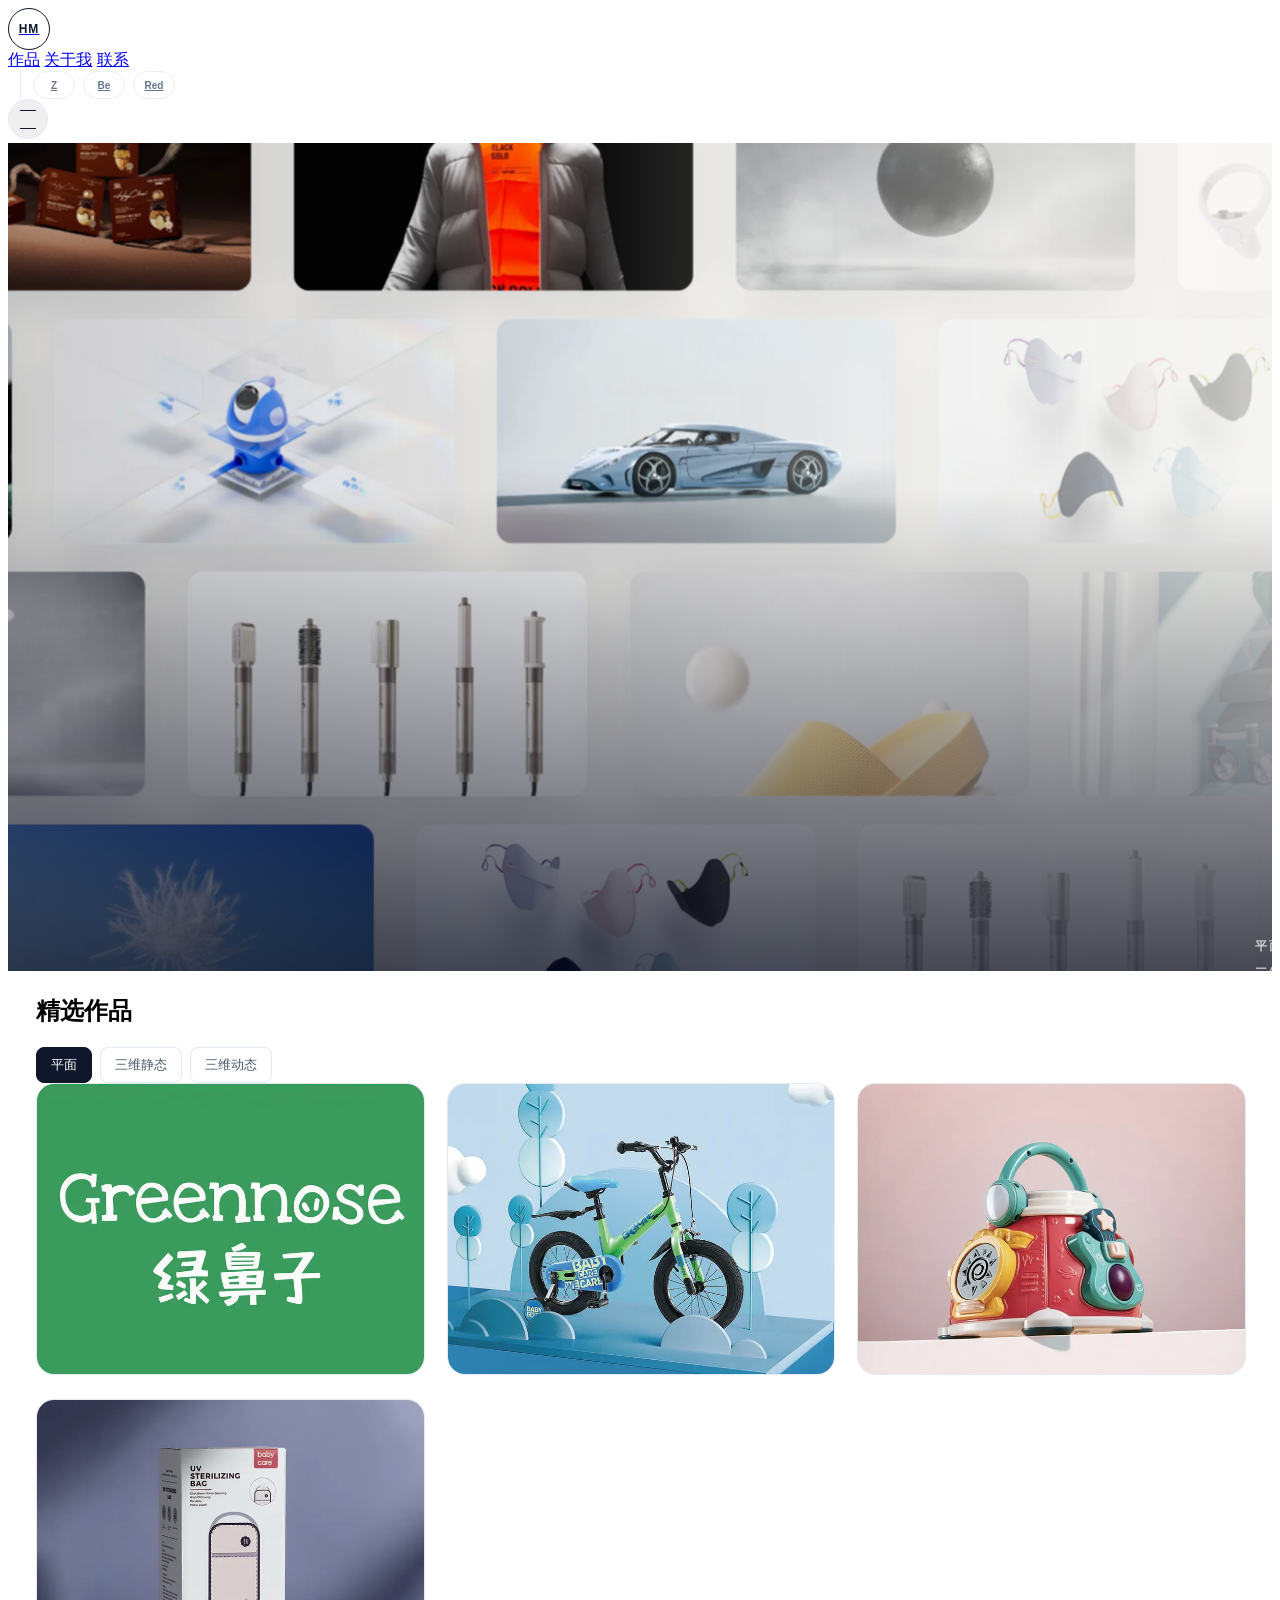
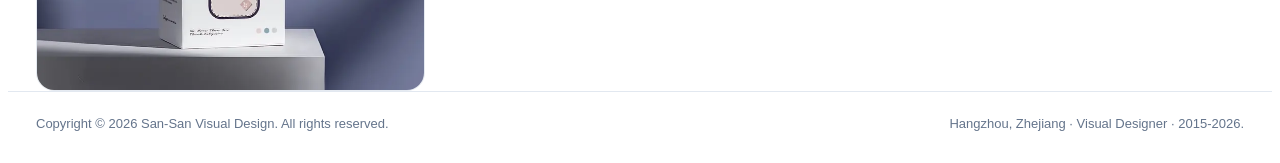
==== index.html @ c1794368 "Update portfolio works" ====
﻿<!DOCTYPE html>
<html lang="zh-CN">
<head>
  <meta charset="UTF-8" />
  <meta name="viewport" content="width=device-width, initial-scale=1.0" />
  <meta name="description" content="黄敏视觉设计师作品集，展示平面设计、电商详情页、包装视觉与产品渲染作品。" />
  <title>黄敏 | 视觉设计师作品集</title>

  <!-- Tailwind CSS CDN：用于快速构建响应式布局与基础样式 -->
  <script src="https://cdn.tailwindcss.com"></script>

  <!-- 自定义样式：用于画廊质感、动画、遮罩与模态框细节 -->
  <link rel="stylesheet" href="style.css?v=20260611224700" />
</head>
<body class="bg-white text-slate-900 antialiased" data-page="home">
  <!-- 固定顶部导航 -->
  <header class="site-header">
    <nav class="mx-auto flex max-w-7xl items-center justify-between px-5 py-4 md:px-8">
      <a href="#home" class="group flex items-center gap-3" aria-label="返回首页">
        <span class="logo-mark">HM</span>
      </a>

      <div class="hidden items-center gap-7 text-sm text-slate-500 md:flex">
        <a class="nav-link" href="works.html">作品</a>
        <a class="nav-link" href="about.html">关于我</a>
        <a class="nav-link" href="contact.html">联系</a>
        <span class="nav-socials" aria-label="社交链接">
          <a href="https://www.zcool.com.cn/u/14369204" target="_blank" rel="noopener" aria-label="站酷">Z</a>
          <a href="https://www.behance.net/18565191208c1d7" target="_blank" rel="noopener" aria-label="Behance">Be</a>
          <a href="#" aria-label="小红书">Red</a>
        </span>
      </div>

      <button id="mobileMenuBtn" class="menu-button md:hidden" type="button" aria-label="打开菜单" aria-expanded="false">
        <span></span>
        <span></span>
      </button>
    </nav>

    <!-- 移动端菜单 -->
    <div id="mobileMenu" class="mobile-menu md:hidden">
      <a href="works.html">作品</a>
      <a href="about.html">关于我</a>
      <a href="contact.html">联系</a>
      <a href="https://www.zcool.com.cn/u/14369204" target="_blank" rel="noopener">站酷</a>
      <a href="https://www.behance.net/18565191208c1d7" target="_blank" rel="noopener">Behance</a>
      <a href="#">小红书</a>
    </div>
  </header>

  <main id="home">
    <!-- Hero / Featured Works -->
    <section id="intro" class="hero-full">
      <div class="hero-splash">
        <p>欢迎来到三三个人网站</p>
      </div>
      <div class="hero-frame">
        <div class="hero-collage" aria-hidden="true">
          <div class="hero-row hero-row-a">
            <img src="assets/thumbs/hero-flow/01.webp" alt="">
            <img src="assets/thumbs/hero-flow/03.webp" alt="">
            <img src="assets/thumbs/hero-flow/05.webp" alt="">
            <img src="assets/thumbs/hero-flow/07.webp" alt="">
            <img src="assets/thumbs/hero-flow/09.webp" alt="">
            <img src="assets/thumbs/hero-flow/11.webp" alt="">
          </div>
          <div class="hero-row hero-row-b">
            <img src="assets/thumbs/extracted/p13-img02.webp" alt="">
            <img src="assets/thumbs/extracted/p13-img03.webp" alt="">
            <img src="assets/thumbs/extracted/p13-img11.webp" alt="">
            <img src="assets/thumbs/extracted/p09-img01.webp" alt="">
            <img src="assets/thumbs/extracted/p10-img01.webp" alt="">
            <img src="assets/thumbs/extracted/p23-img15.webp" alt="">
          </div>
          <div class="hero-row hero-row-c">
            <img src="assets/thumbs/extracted/p08-img01.webp" alt="">
            <img src="assets/thumbs/extracted/p11-img01.webp" alt="">
            <img src="assets/thumbs/extracted/p12-img08.webp" alt="">
            <img src="assets/thumbs/extracted/p12-img13.webp" alt="">
            <img src="assets/thumbs/extracted/p13-img02.webp" alt="">
            <img src="assets/thumbs/extracted/p14-img01.webp" alt="">
          </div>
          <div class="hero-row hero-row-d">
            <img src="assets/thumbs/hero-flow/02.webp" alt="">
            <img src="assets/thumbs/hero-flow/04.webp" alt="">
            <img src="assets/thumbs/hero-flow/06.webp" alt="">
            <img src="assets/thumbs/hero-flow/08.webp" alt="">
            <img src="assets/thumbs/hero-flow/10.webp" alt="">
            <img src="assets/thumbs/hero-flow/12.webp" alt="">
          </div>
        </div>
        <div class="hero-shade"></div>
        <div class="hero-inner">
          <div class="hero-title-block">
            <p>2015-2026</p>
          </div>
          <div class="hero-meta">
            <span>平面设计</span>
            <span>三维静态</span>
            <span>三维动态</span>
          </div>
        </div>
      </div>
    </section>

    <!-- Works / Filter -->
    <section id="works" class="home-works border-y border-slate-200 bg-slate-50">
      <div class="home-works-inner px-5 py-16 md:px-8 md:py-24">
        <div class="section-heading split-heading">
          <div>
            <h2 class="mt-3 text-3xl font-semibold text-slate-950 md:text-5xl">精选作品</h2>
          </div>
        </div>

        <div class="mt-12 space-y-5">
          <div class="filter-row" aria-label="作品大类筛选">
            <button class="filter-chip active" data-main-filter="home-graphic" type="button">平面</button>
            <button class="filter-chip" data-main-filter="home-static" type="button">三维静态</button>
            <button class="filter-chip" data-main-filter="home-motion" type="button">三维动态</button>
          </div>

          <div id="subFilters" class="filter-row" aria-label="作品子类筛选"></div>
        </div>

        <div id="worksGrid" class="works-grid mt-10"></div>
      </div>
    </section>

  </main>

  <footer class="site-footer">
    <span>Copyright © 2026 San-San Visual Design. All rights reserved.</span>
    <span>Hangzhou, Zhejiang · Visual Designer · 2015-2026.</span>
  </footer>

  <!-- 作品详情弹窗 -->
  <div id="projectModal" class="modal" aria-hidden="true" role="dialog" aria-modal="true">
    <div class="modal-backdrop" data-close-modal></div>
    <button class="modal-nav modal-nav-prev" type="button" aria-label="上一个作品" data-modal-nav="prev">‹</button>
    <article class="modal-card" role="document">
      <button class="modal-close" type="button" aria-label="关闭弹窗" data-close-modal>×</button>
      <img id="modalImage" class="modal-image" src="" alt="" />
      <div class="modal-content">
        <div class="modal-info">
          <p id="modalCategory" class="eyebrow"></p>
          <h2 id="modalTitle"></h2>
          <p id="modalDescription"></p>
          <div id="modalTags" class="modal-tags"></div>
          <div id="modalHistory" class="modal-history"></div>
        </div>
        <div id="modalGallery" class="modal-gallery"></div>
      </div>
    </article>
    <button class="modal-nav modal-nav-next" type="button" aria-label="下一个作品" data-modal-nav="next">›</button>
  </div>

  <script src="extra-projects.js?v=20260611224700"></script>
  <script src="app.js?v=20260611224700"></script>
</body>
</html>
---- style.css ----
/* 基础字体与滚动体验 */
:root {
  --ink: #0f172a;
  --muted: #64748b;
  --line: #e2e8f0;
  --soft: #f8fafc;
  --paper: #f6f5f1;
}

html {
  scroll-behavior: smooth;
}

body {
  font-family: Inter, Helvetica, Arial, "PingFang SC", "Hiragino Sans GB", "Microsoft YaHei", sans-serif;
}

section[id] {
  scroll-margin-top: 86px;
}

/* 顶部导航 */
.site-header {
  position: sticky;
  top: 0;
  z-index: 40;
  border-bottom: 0;
  background: rgba(255, 255, 255, 0.9);
  backdrop-filter: blur(20px);
}

.site-header nav {
  width: 100%;
  max-width: none;
}

.logo-mark {
  display: grid;
  width: 40px;
  height: 40px;
  place-items: center;
  border: 1px solid var(--ink);
  border-radius: 50%;
  color: var(--ink);
  font-size: 12px;
  font-weight: 700;
  letter-spacing: 0.08em;
}

.nav-link {
  position: relative;
  transition: color 180ms ease;
}

.nav-link::after {
  position: absolute;
  right: 0;
  bottom: -7px;
  left: 0;
  height: 1px;
  background: var(--ink);
  content: "";
  transform: scaleX(0);
  transform-origin: right;
  transition: transform 220ms ease;
}

.nav-link:hover {
  color: var(--ink);
}

.nav-link:hover::after {
  transform: scaleX(1);
  transform-origin: left;
}

.nav-socials {
  display: flex;
  align-items: center;
  gap: 8px;
  margin-left: 12px;
  padding-left: 12px;
  border-left: 1px solid var(--line);
}

.nav-socials a {
  display: grid;
  min-width: 26px;
  height: 26px;
  place-items: center;
  border: 1px solid rgba(226, 232, 240, 0.78);
  border-radius: 999px;
  padding: 0 7px;
  color: #64748b;
  font-size: 10px;
  font-weight: 700;
  letter-spacing: 0;
  transition: border-color 180ms ease, background 180ms ease;
}

.nav-socials a:hover {
  border-color: var(--ink);
  background: var(--soft);
}

.menu-button {
  display: grid;
  width: 40px;
  height: 40px;
  place-items: center;
  gap: 0;
  border: 1px solid var(--line);
  border-radius: 999px;
}

.menu-button span {
  display: block;
  width: 16px;
  height: 1px;
  background: var(--ink);
}

.mobile-menu {
  display: none;
  border-top: 1px solid var(--line);
  padding: 14px 20px 20px;
  background: rgba(255, 255, 255, 0.94);
}

.mobile-menu.open {
  display: grid;
  gap: 14px;
}

.mobile-menu a {
  color: var(--muted);
  font-size: 14px;
}

/* 通用文字样式 */
.eyebrow {
  color: #94a3b8;
  font-size: 11px;
  font-weight: 700;
  letter-spacing: 0.22em;
  text-transform: uppercase;
}

.text-link {
  color: var(--ink);
  font-size: 14px;
  font-weight: 600;
  text-decoration: underline;
  text-underline-offset: 6px;
}

.site-footer {
  border-top: 1px solid var(--line);
  display: flex;
  align-items: center;
  justify-content: space-between;
  gap: 24px;
  padding: 24px 28px;
  color: var(--muted);
  font-size: 13px;
  font-weight: 500;
  letter-spacing: 0;
  text-transform: none;
}

.section-heading {
  display: grid;
  gap: 18px;
  max-width: 760px;
}

.section-heading.split-heading {
  max-width: none;
  grid-template-columns: 1fr;
  gap: 0;
  align-items: start;
}

.section-description {
  max-width: 620px;
  color: var(--muted);
  font-size: 13px;
  line-height: 1.9;
  justify-self: end;
  padding: 18px 22px;
  border: 1px solid rgba(226, 232, 240, 0.9);
  border-radius: 12px;
  background: rgba(255, 255, 255, 0.78);
  box-shadow: 0 18px 50px rgba(15, 23, 42, 0.06);
}

/* Hero 数据面板 */
.hero-full {
  position: relative;
  display: grid;
  min-height: calc(100svh - 64px);
  place-items: center;
  overflow: hidden;
  padding: 0;
  background: #fff;
}

.hero-frame {
  position: relative;
  overflow: hidden;
  width: 100%;
  min-height: calc(100svh - 72px);
  background: var(--paper);
}

.hero-splash {
  position: absolute;
  inset: 0;
  z-index: 5;
  display: grid;
  place-items: center;
  background: #fff;
  color: var(--ink);
  animation: splashOut 1.6s ease both;
}

.hero-splash p {
  font-size: clamp(1.1rem, 2.2vw, 2rem);
  font-weight: 500;
  letter-spacing: 0.08em;
}

.hero-collage {
  position: absolute;
  inset: -12% -10%;
  display: grid;
  align-content: center;
  gap: clamp(18px, 3vh, 42px);
  opacity: 0;
  transform: scale(1.04);
  animation: collageIn 1s ease 0.9s both;
}

.hero-row {
  display: flex;
  width: max-content;
  gap: clamp(24px, 3.2vw, 84px);
  will-change: transform;
}

.hero-row img {
  width: clamp(300px, 30vw, 680px);
  aspect-ratio: 16 / 9;
  height: auto;
  object-fit: cover;
  border-radius: clamp(12px, 1.2vw, 24px);
  box-shadow: 0 18px 60px rgba(15, 23, 42, 0.14);
}

.hero-row img:nth-child(2n) {
  width: clamp(300px, 30vw, 680px);
  aspect-ratio: 16 / 9;
  height: auto;
}

.hero-row-a {
  animation: flowLeft 126s linear infinite;
}

.hero-row-b {
  margin-left: -18vw;
  animation: flowRight 144s linear infinite;
}

.hero-row-c {
  margin-left: -8vw;
  animation: flowLeft 158s linear infinite;
}

.hero-row-d {
  margin-left: -24vw;
  animation: flowRight 174s linear infinite;
}

.hero-shade {
  position: absolute;
  inset: 0;
  background:
    linear-gradient(180deg, rgba(217, 217, 217, 0) 42%, rgba(2, 6, 23, 0.72) 100%),
    linear-gradient(90deg, rgba(2, 6, 23, 0.12), rgba(217, 217, 217, 0) 44%, rgba(246, 245, 241, 0.82) 100%);
  opacity: 0;
  animation: collageIn 1s ease 1s both;
}

.hero-inner {
  position: absolute;
  inset: 0;
  z-index: 1;
  display: grid;
  width: 100%;
  height: 100%;
  align-items: end;
  margin: 0 auto;
  padding: clamp(26px, 3vw, 86px);
  color: #fff;
  opacity: 0;
  animation: heroTextIn 0.8s ease 1.25s both;
}

.hero-inner h1 {
  margin-top: 14px;
  max-width: 12em;
  font-size: clamp(3.2rem, 9vw, 11rem);
  font-weight: 600;
  line-height: 0.9;
  letter-spacing: 0;
}

.hero-title-block p:not(.eyebrow) {
  margin-top: 0;
  color: rgba(255, 255, 255, 0.86);
  font-size: clamp(1rem, 1.55vw, 1.45rem);
  font-weight: 800;
  letter-spacing: 0.02em;
  text-transform: uppercase;
}

.hero-eyebrow {
  color: rgba(255, 255, 255, 0.72);
}

.hero-meta {
  position: absolute;
  right: clamp(26px, 3vw, 86px);
  bottom: clamp(26px, 3vw, 86px);
  display: grid;
  gap: 10px;
  color: rgba(255, 255, 255, 0.72);
  font-size: 12px;
  font-weight: 700;
  letter-spacing: 0.16em;
  text-align: right;
  text-transform: uppercase;
}

@keyframes splashOut {
  0%,
  62% {
    opacity: 1;
  }
  100% {
    opacity: 0;
    visibility: hidden;
  }
}

@keyframes collageIn {
  from {
    opacity: 0;
  }
  to {
    opacity: 1;
  }
}

@keyframes heroTextIn {
  from {
    opacity: 0;
    transform: translateY(18px);
  }
  to {
    opacity: 1;
    transform: translateY(0);
  }
}

@keyframes flowLeft {
  from {
    transform: translateX(0);
  }
  to {
    transform: translateX(-50%);
  }
}

@keyframes flowRight {
  from {
    transform: translateX(-50%);
  }
  to {
    transform: translateX(0);
  }
}

.side-timeline {
  display: none;
  position: fixed;
  top: 50%;
  right: 24px;
  z-index: 35;
  gap: 14px;
  transform: translateY(-50%);
}

.side-timeline::before {
  position: absolute;
  top: 9px;
  bottom: 9px;
  left: 5px;
  width: 1px;
  background: rgba(100, 116, 139, 0.28);
  content: "";
}

.side-timeline a {
  position: relative;
  display: flex;
  align-items: center;
  gap: 10px;
  color: rgba(100, 116, 139, 0.72);
  font-size: 11px;
  font-weight: 700;
  letter-spacing: 0.12em;
  text-transform: uppercase;
  transition: color 180ms ease;
}

.side-timeline a::before {
  z-index: 1;
  width: 11px;
  height: 11px;
  border: 1px solid #94a3b8;
  border-radius: 50%;
  background: #fff;
  content: "";
  transition: border-color 180ms ease, background 180ms ease;
}

.side-timeline a.active {
  color: var(--ink);
}

.side-timeline a.active::before {
  border-color: var(--ink);
  background: var(--ink);
}

.hero-panel {
  display: grid;
  grid-template-columns: repeat(3, minmax(0, 1fr));
  gap: 1px;
  overflow: hidden;
  border: 1px solid var(--line);
  background: var(--line);
}

.hero-panel > div {
  min-height: 132px;
  padding: 24px;
  background: #fff;
}

.panel-number {
  display: block;
  color: var(--ink);
  font-size: clamp(2rem, 5vw, 4.5rem);
  font-weight: 600;
  line-height: 0.9;
}

.hero-panel p {
  margin-top: 18px;
  color: var(--muted);
  font-size: 13px;
}

/* 精选作品与作品列表 */
.featured-grid,
.works-grid {
  display: grid;
  gap: 18px;
}

.works-library {
  min-height: calc(100vh - 72px);
  background: #fff;
}

.works-library-inner {
  width: min(calc(100% - 64px), 1880px);
  margin: 0 auto;
  padding: 96px 0 96px;
}

.works-library-head {
  display: flex;
  align-items: end;
  justify-content: space-between;
  gap: 24px;
  margin-bottom: 34px;
}

.works-library-head h1 {
  color: var(--ink);
  font-size: clamp(2.8rem, 8vw, 8rem);
  font-weight: 600;
  line-height: 0.92;
  letter-spacing: 0;
}

.subpage-library {
  min-height: calc(100vh - 72px);
  background: #fff;
}

.subpage-library-inner {
  width: min(calc(100% - 64px), 1880px);
  margin: 0 auto;
  padding: 96px 0 112px;
}

.subpage-library-head {
  margin-bottom: 34px;
}

.subpage-library-head h1 {
  color: var(--ink);
  font-size: clamp(2.8rem, 8vw, 8rem);
  font-weight: 600;
  line-height: 0.92;
  letter-spacing: 0;
}

.about-panel-view {
  display: none;
  margin-top: 34px;
}

.about-panel-view.active {
  display: grid;
  gap: 24px;
}

.about-info-grid,
.about-intro-grid,
.experience-icon-grid,
.tool-icon-grid,
.contact-card-grid,
.contact-simple-grid,
.contact-qr-grid {
  display: grid;
  gap: 18px;
}

.about-info-grid {
  grid-template-columns: minmax(0, 1.4fr) repeat(2, minmax(0, 0.8fr));
}

.about-intro-grid {
  grid-template-columns: minmax(0, 1.35fr) minmax(260px, 0.65fr);
}

.about-overview {
  display: grid;
  grid-template-columns: minmax(0, 1.2fr) minmax(420px, 0.8fr);
  gap: 28px;
  align-items: stretch;
  margin-top: 34px;
}

.about-intro-plain {
  display: grid;
  align-content: center;
  min-height: 240px;
  border: 0;
  border-radius: 14px;
  background: #fff;
  padding: clamp(28px, 4vw, 56px);
  box-shadow: 0 18px 60px rgba(15, 23, 42, 0.04);
}

.about-intro-plain p {
  max-width: 980px;
  color: var(--muted);
  font-size: clamp(1rem, 1.2vw, 1.2rem);
  font-weight: 400;
  line-height: 1.9;
}

.about-skills-grid {
  grid-template-columns: repeat(3, minmax(0, 1fr));
}

.about-experience-section {
  margin-top: 28px;
}

.experience-icon-grid {
  grid-template-columns: repeat(3, minmax(0, 1fr));
}

.experience-timeline {
  display: grid;
  gap: 18px;
}

.experience-detail-card {
  display: grid;
  grid-template-columns: minmax(260px, 0.3fr) minmax(0, 1fr);
  gap: clamp(42px, 7vw, 92px);
  border: 0;
  border-radius: 14px;
  background: #fff;
  padding: clamp(24px, 3vw, 38px);
  box-shadow: 0 18px 60px rgba(15, 23, 42, 0.04);
}

.experience-company {
  display: grid;
  align-content: start;
  gap: 8px;
}

.experience-company small {
  color: var(--ink);
  font-size: clamp(1rem, 1.22vw, 1.18rem);
  font-weight: 600;
  letter-spacing: 0;
  line-height: 1.2;
}

.experience-company h2 {
  color: var(--accent);
  font-size: clamp(2rem, 3.2vw, 3rem);
  font-weight: 600;
  line-height: 1.08;
  letter-spacing: 0;
}

.experience-company h2 span {
  display: block;
  font-size: 0.72em;
}

.experience-summary-list {
  display: grid;
  gap: 30px;
}

.experience-summary-list section {
  display: grid;
  grid-template-columns: minmax(260px, 0.36fr) minmax(0, 1fr);
  gap: clamp(28px, 4.5vw, 70px);
  align-items: start;
}

.experience-summary-list h3 {
  position: relative;
  color: var(--ink);
  font-size: clamp(1.05rem, 1.3vw, 1.22rem);
  font-weight: 600;
  line-height: 1.35;
  letter-spacing: 0;
  padding-left: 20px;
}

.experience-summary-list h3::before {
  content: "";
  position: absolute;
  top: 0.72em;
  left: 0;
  width: 4px;
  height: 4px;
  border-radius: 999px;
  background: var(--ink);
}

.experience-copy {
  display: grid;
  gap: 2px;
}

.experience-copy p {
  color: var(--muted);
  font-size: clamp(0.94rem, 1.08vw, 1.04rem);
  font-weight: 400;
  line-height: 1.72;
}

.tool-icon-grid {
  grid-template-columns: repeat(6, minmax(0, 1fr));
}

.profile-card,
.experience-card,
.tool-card,
.contact-intro-card,
.contact-method-card {
  border: 0;
  border-radius: 14px;
  background: rgba(255, 255, 255, 0.94);
  box-shadow: 0 18px 60px rgba(15, 23, 42, 0.04);
}

.profile-card,
.experience-card,
.tool-card,
.contact-method-card {
  display: grid;
  min-height: 220px;
  align-content: space-between;
  padding: 24px;
}

.profile-card small,
.experience-card small,
.tool-card small,
.contact-method-card small,
.contact-intro-card small {
  color: #94a3b8;
  font-size: 11px;
  font-weight: 700;
  letter-spacing: 0.14em;
}

.profile-card h2,
.contact-intro-card h2 {
  color: var(--ink);
  font-size: clamp(1.7rem, 3vw, 3.2rem);
  font-weight: 600;
  line-height: 1.05;
  letter-spacing: 0;
}

.profile-card strong,
.contact-method-card strong {
  color: var(--ink);
  font-size: clamp(1.05rem, 1.55vw, 1.4rem);
  font-weight: 600;
  line-height: 1.4;
}

.profile-card p,
.experience-card p,
.tool-card p,
.contact-intro-card p {
  color: var(--muted);
  font-size: 14px;
  line-height: 1.75;
}

.lead-profile-card {
  min-height: 260px;
}

.info-icon,
.work-icon,
.tool-icon,
.contact-icon {
  display: grid;
  place-items: center;
  color: var(--ink);
  font-weight: 700;
  letter-spacing: 0;
}

.info-icon,
.work-icon,
.contact-icon {
  width: 54px;
  height: 54px;
  border: 1px solid rgba(15, 23, 42, 0.12);
  border-radius: 14px;
  background: #f8fafc;
  font-size: 13px;
}

.experience-card h3,
.tool-card h3 {
  color: var(--ink);
  font-size: clamp(1.2rem, 1.7vw, 1.7rem);
  font-weight: 500;
  line-height: 1.25;
}

.tool-card {
  min-height: 148px;
  padding: 18px;
  gap: 18px;
  transition: border-color 180ms ease, box-shadow 180ms ease, transform 180ms ease;
}

.tool-icon {
  display: block;
  width: 54px;
  height: 54px;
  border-radius: 14px;
  object-fit: contain;
  box-shadow: 0 8px 18px rgba(15, 23, 42, 0.1);
  transition: transform 180ms ease;
}

.tool-card h3 {
  font-size: 14px;
  font-weight: 500;
  line-height: 1.2;
}

.tool-card:hover .tool-icon {
  transform: translateY(-3px) scale(1.04);
}

.contact-page-panel {
  display: grid;
  grid-template-columns: minmax(0, 0.9fr) minmax(0, 1.35fr);
  gap: 24px;
  align-items: start;
}

.contact-intro-card {
  display: grid;
  min-height: 456px;
  align-content: space-between;
  padding: 30px;
}

.contact-card-grid {
  grid-template-columns: repeat(2, minmax(0, 1fr));
}

.contact-simple-grid {
  grid-template-columns: repeat(2, minmax(0, 1fr));
  width: 100%;
}

.contact-method-card {
  min-height: 216px;
  color: var(--ink);
  text-decoration: none;
  gap: 28px;
  transition: border-color 180ms ease, box-shadow 180ms ease, transform 180ms ease;
}

.contact-method-card .contact-icon {
  display: block;
  width: 54px;
  height: 54px;
  border: 0;
  border-radius: 14px;
  background: transparent;
  object-fit: contain;
  box-shadow: 0 8px 18px rgba(15, 23, 42, 0.1);
}

.contact-method-card strong {
  align-self: end;
  color: var(--ink);
  font-size: clamp(1.35rem, 2vw, 2.2rem);
  font-weight: 600;
  line-height: 1.16;
  letter-spacing: 0;
}

.contact-method-card:hover,
.tool-card:hover,
.experience-card:hover,
.profile-card:hover {
  border-color: rgba(15, 23, 42, 0.24);
  box-shadow: 0 18px 46px rgba(15, 23, 42, 0.08);
  transform: translateY(-2px);
}

.contact-qr-grid {
  grid-column: 2;
  grid-template-columns: repeat(2, minmax(0, 1fr));
}

.contact-qr-grid .contact-qr-card {
  grid-column: auto;
}

.featured-grid {
  grid-template-columns: repeat(4, minmax(0, 1fr));
}

.works-grid {
  grid-template-columns: repeat(3, minmax(0, 1fr));
}

.works-library .works-grid {
  display: grid;
  grid-template-columns: repeat(5, minmax(0, 1fr));
  gap: 24px;
  align-items: start;
}

.works-library .project-card,
.works-library .project-card.wide-card,
.works-library .project-card.video-card {
  display: block;
  width: 100%;
  margin: 0;
  aspect-ratio: auto;
  min-height: auto;
  border-color: rgba(226, 232, 240, 0.7);
}

.works-library .project-card:nth-child(3n + 1) {
  grid-row: auto;
}

.works-library .project-card:nth-child(4n + 2) {
  grid-row: auto;
}

.works-library .project-card.wide-card:nth-child(n) {
  grid-column: auto;
  grid-row: auto;
}

.works-library .project-card.video-card {
  aspect-ratio: auto;
}

.works-library .project-card img,
.works-library .project-card .card-video {
  width: 100%;
  height: auto;
  object-fit: contain;
}

.works-library .project-card[data-project-id="15"],
.works-library .project-card[data-project-id="16"],
.works-library .project-card[data-project-id="17"],
.works-library .project-card[data-project-id="18"],
.works-library .project-card[data-project-id="19"] {
  aspect-ratio: auto;
}

.works-library .project-card[data-project-id="15"] img,
.works-library .project-card[data-project-id="16"] img,
.works-library .project-card[data-project-id="17"] img,
.works-library .project-card[data-project-id="18"] img,
.works-library .project-card[data-project-id="19"] img {
  aspect-ratio: 4 / 3;
  height: auto;
  object-fit: cover;
}

.empty-state {
  display: grid;
  min-height: 320px;
  place-items: center;
  border: 1px solid var(--line);
  background: #fff;
  color: var(--muted);
  font-size: 14px;
  line-height: 1.9;
  text-align: center;
}

.home-works .works-grid {
  display: grid;
  grid-template-columns: repeat(3, minmax(0, 1fr));
  gap: 24px;
  align-items: start;
}

.home-works-inner {
  width: min(calc(100% - 56px), 1740px);
  margin: 0 auto;
}

.home-works .project-card {
  display: block;
  width: 100%;
  margin: 0;
  min-height: auto;
}

.home-works .project-card.wide-card {
  grid-column: auto;
  aspect-ratio: auto;
  min-height: auto;
}

.home-works .project-card.video-card {
  grid-column: auto;
  aspect-ratio: auto;
  min-height: auto;
}

.home-works .project-card:nth-child(2) {
  grid-row: auto;
}

.home-works .project-card:nth-child(5) {
  grid-row: auto;
}

.project-card {
  position: relative;
  align-self: start;
  overflow: hidden;
  min-height: 0;
  border: 1px solid rgba(226, 232, 240, 0.88);
  border-radius: 18px;
  background: transparent;
  cursor: pointer;
  isolation: isolate;
  opacity: 1;
  transform: translateY(0);
  transition: opacity 260ms ease, transform 260ms ease, border-color 220ms ease;
}

.home-works .project-card {
  background: transparent;
}

.project-card.video-card {
  aspect-ratio: auto;
  min-height: auto;
}

.project-card[data-project-id="15"],
.project-card[data-project-id="16"],
.project-card[data-project-id="17"],
.project-card[data-project-id="18"],
.project-card[data-project-id="19"] {
  aspect-ratio: auto;
}

.project-card.wide-card {
  grid-column: span 2;
  aspect-ratio: 16 / 9;
  min-height: auto;
}

.featured-grid .project-card:nth-child(1) {
  grid-column: span 2;
  min-height: 520px;
}

.featured-grid .project-card:nth-child(4) {
  grid-column: span 2;
}

.project-card.is-hiding {
  opacity: 0;
  transform: translateY(16px);
}

.project-card:hover {
  border-color: rgba(15, 23, 42, 0.22);
  transform: translateY(-3px);
  box-shadow: 0 24px 70px rgba(15, 23, 42, 0.12);
}

.project-card img {
  width: 100%;
  height: auto;
  display: block;
  object-fit: contain;
  opacity: 1;
  filter: saturate(0.92);
  transform: scale(1);
  transition: opacity 180ms ease, transform 600ms ease, filter 600ms ease;
}

.project-card img.card-image {
  opacity: 0;
}

.project-card img.card-image.is-loaded {
  opacity: 1;
}

.project-card[data-project-id="15"] img,
.project-card[data-project-id="16"] img,
.project-card[data-project-id="17"] img,
.project-card[data-project-id="18"] img,
.project-card[data-project-id="19"] img {
  aspect-ratio: 4 / 3;
  height: auto;
  object-fit: cover;
}

.project-card:hover img,
.project-card:hover .card-video {
  filter: saturate(1.05);
  transform: none;
}

.card-video {
  width: 100%;
  aspect-ratio: 16 / 9;
  height: auto;
  display: block;
  object-fit: cover;
  background: #020617;
  transform: scale(1);
  transition: transform 600ms ease, filter 600ms ease;
}

.project-overlay {
  position: absolute;
  inset: 0;
  display: flex;
  flex-direction: column;
  justify-content: flex-end;
  padding: 24px;
  color: #fff;
  background: linear-gradient(180deg, rgba(15, 23, 42, 0.02), rgba(15, 23, 42, 0.12) 36%, rgba(15, 23, 42, 0.78));
  opacity: 0;
  transition: opacity 260ms ease;
}

.project-card:hover .project-overlay {
  opacity: 1;
}

.project-overlay h3 {
  max-width: 14em;
  font-size: clamp(18px, 1.6vw, 24px);
  font-weight: 600;
  line-height: 1.18;
}

.project-overlay small {
  display: block;
  max-width: 24em;
  margin-top: 10px;
  color: rgba(255, 255, 255, 0.82);
  font-size: 12px;
  line-height: 1.7;
}

.project-overlay p {
  order: -1;
  margin: 0 0 8px;
  color: rgba(255, 255, 255, 0.76);
  font-size: 11px;
  font-weight: 700;
  letter-spacing: 0.1em;
  text-transform: uppercase;
}

.play-badge {
  position: absolute;
  top: 18px;
  right: 18px;
  z-index: 2;
  display: grid;
  width: 54px;
  height: 54px;
  place-items: center;
  border: 1px solid rgba(255, 255, 255, 0.72);
  border-radius: 50%;
  color: #fff;
  background: rgba(15, 23, 42, 0.42);
  font-size: 11px;
  font-weight: 700;
  letter-spacing: 0.08em;
  text-transform: uppercase;
  backdrop-filter: blur(12px);
}

.motion-section {
  border-top: 1px solid var(--line);
  background: #fff;
}

.motion-grid {
  display: grid;
  grid-template-columns: repeat(2, minmax(0, 1fr));
  gap: 18px;
}

.motion-card {
  border: 1px solid var(--line);
  background: #fff;
}

.motion-card video {
  width: 100%;
  aspect-ratio: 16 / 9;
  object-fit: cover;
  background: #020617;
}

.motion-card div {
  padding: 20px;
}

.motion-card span {
  color: #94a3b8;
  font-size: 11px;
  font-weight: 700;
  letter-spacing: 0.14em;
  text-transform: uppercase;
}

.motion-card h3 {
  margin-top: 8px;
  color: var(--ink);
  font-size: 20px;
  font-weight: 600;
}

.notes-list {
  border-top: 1px solid var(--line);
}

.notes-list p {
  border-bottom: 1px solid var(--line);
  padding: 30px 0;
  color: var(--ink);
  font-size: clamp(1.6rem, 4vw, 3.8rem);
  font-weight: 500;
  line-height: 1.16;
}

.notes-page {
  min-height: calc(100vh - 130px);
}

.note-links {
  display: grid;
  gap: 12px;
  margin-top: 34px;
}

.note-link-card {
  display: flex;
  min-height: 76px;
  align-items: center;
  justify-content: space-between;
  gap: 20px;
  border: 1px solid var(--line);
  padding: 18px 20px;
  color: var(--ink);
  background: #fff;
  transition: border-color 180ms ease, background 180ms ease, transform 180ms ease;
}

.note-link-card span {
  font-size: 16px;
  font-weight: 700;
}

.note-link-card small {
  color: var(--muted);
  font-size: 12px;
}

.note-link-card b {
  display: grid;
  width: 34px;
  height: 34px;
  flex: 0 0 auto;
  place-items: center;
  border-radius: 50%;
  color: #fff;
  background: var(--ink);
  font-weight: 500;
}

.note-link-card:hover {
  border-color: var(--ink);
  background: var(--soft);
  transform: translateY(-2px);
}

/* 筛选按钮 */
.filter-row {
  display: flex;
  flex-wrap: wrap;
  gap: 8px;
}

.filter-chip {
  min-height: 36px;
  border: 1px solid rgba(226, 232, 240, 0.9);
  border-radius: 8px;
  padding: 0 14px;
  color: #475569;
  background: rgba(255, 255, 255, 0.82);
  font-size: 13px;
  transition: color 180ms ease, background 180ms ease, border-color 180ms ease;
}

.filter-chip:hover,
.filter-chip.active {
  border-color: var(--ink);
  color: #fff;
  background: var(--ink);
}

/* 关于我技能矩阵 */
.skills-grid {
  display: grid;
  grid-template-columns: repeat(2, minmax(0, 1fr));
  border-top: 1px solid var(--line);
  border-left: 1px solid var(--line);
}

.skill-card {
  min-height: 210px;
  border-right: 1px solid var(--line);
  border-bottom: 1px solid var(--line);
  padding: 28px;
}

.skill-card span {
  color: #94a3b8;
  font-size: 12px;
  font-weight: 700;
}

.skill-card h3 {
  margin-top: 42px;
  color: var(--ink);
  font-size: 20px;
  font-weight: 600;
}

.skill-card p {
  margin-top: 12px;
  color: var(--muted);
  font-size: 14px;
  line-height: 1.8;
}

.about-panel {
  display: grid;
  grid-template-columns: minmax(0, 0.82fr) minmax(360px, 1fr);
  gap: 58px;
  align-items: start;
  border-top: 1px solid var(--line);
  padding-top: 42px;
}

.home-contact-section {
  width: min(calc(100% - 56px), 1740px);
  margin: 0 auto;
}

.contact-cta {
  grid-template-columns: minmax(260px, 0.72fr) minmax(0, 1.28fr);
  gap: 72px;
  align-items: stretch;
}

.about-contact {
  display: grid;
  justify-items: stretch;
  width: 100%;
}

.about-page-grid {
  display: grid;
  grid-template-columns: minmax(0, 1.1fr) minmax(340px, 0.9fr);
  gap: 64px;
  align-items: start;
}

.page-main {
  min-height: calc(100vh - 72px);
  background: #fff;
}

.page-shell {
  width: min(calc(100% - 64px), 1880px);
  margin: 0 auto;
  padding: 96px 0;
}

.page-section-line {
  border-top: 1px solid var(--line);
}

.page-title-block {
  max-width: 820px;
}

.page-title-block h1,
.page-title-block h2,
.about-layout h2 {
  margin-top: 12px;
  color: var(--ink);
  font-size: clamp(3rem, 8vw, 8rem);
  font-weight: 600;
  line-height: 0.92;
  letter-spacing: 0;
}

.about-layout h2 {
  font-size: clamp(2.2rem, 5.6vw, 6rem);
}

.page-title-block p:not(.eyebrow) {
  margin-top: 28px;
  color: var(--muted);
  font-size: clamp(1rem, 1.15vw, 1.25rem);
  line-height: 1.9;
}

.about-hero-grid,
.contact-page-grid,
.about-layout {
  display: grid;
  grid-template-columns: minmax(0, 0.78fr) minmax(0, 1.22fr);
  gap: clamp(48px, 7vw, 120px);
  align-items: start;
}

.profile-summary {
  display: grid;
  grid-template-columns: repeat(3, minmax(0, 1fr));
  gap: 1px;
  border: 1px solid var(--line);
  background: var(--line);
}

.profile-summary div {
  min-height: 184px;
  display: grid;
  align-content: space-between;
  padding: 24px;
  background: #fff;
}

.profile-summary span,
.skill-pill-grid span,
.contact-panel-grid small {
  color: #94a3b8;
  font-size: 11px;
  font-weight: 700;
  letter-spacing: 0.14em;
  text-transform: uppercase;
}

.profile-summary strong {
  color: var(--ink);
  font-size: clamp(1.05rem, 1.4vw, 1.45rem);
  font-weight: 600;
  line-height: 1.45;
}

.skill-pill-grid {
  display: grid;
  grid-template-columns: repeat(3, minmax(0, 1fr));
  gap: 12px;
}

.skill-pill-grid span {
  display: grid;
  min-height: 86px;
  align-items: end;
  border: 1px solid var(--line);
  border-radius: 14px;
  padding: 18px;
  color: var(--ink);
  background: #fff;
  font-size: clamp(1rem, 1.3vw, 1.25rem);
  letter-spacing: 0;
  text-transform: none;
}

.compact-timeline .timeline-item:first-child {
  border-top: 0;
}

.profile-facts {
  display: grid;
  border-top: 1px solid var(--line);
}

.profile-facts div {
  display: grid;
  gap: 10px;
  border-bottom: 1px solid var(--line);
  padding: 22px 0;
}

.profile-facts span,
.interest-grid span {
  color: #94a3b8;
  font-size: 11px;
  font-weight: 700;
  letter-spacing: 0.16em;
  text-transform: uppercase;
}

.profile-facts strong {
  color: var(--ink);
  font-size: 17px;
  font-weight: 600;
}

.interest-grid {
  display: grid;
  grid-template-columns: repeat(3, minmax(0, 1fr));
  gap: 1px;
  border: 1px solid var(--line);
  background: var(--line);
}

.interest-grid article {
  min-height: 220px;
  padding: 26px;
  background: #fff;
}

.interest-grid h3 {
  margin-top: 44px;
  color: var(--ink);
  font-size: 20px;
  font-weight: 600;
}

.interest-grid p {
  margin-top: 12px;
  color: var(--muted);
  font-size: 14px;
  line-height: 1.8;
}

.contact-hero-section {
  min-height: calc(100vh - 160px);
}

.contact-panel-grid {
  display: grid;
  grid-template-columns: repeat(2, minmax(0, 1fr));
  gap: 14px;
}

.message-form {
  display: grid;
  gap: 18px;
  border: 1px solid var(--line);
  padding: 30px;
  background: #fff;
}

.message-form label {
  display: block;
  margin-bottom: 8px;
  color: #94a3b8;
  font-size: 11px;
  font-weight: 700;
  letter-spacing: 0.14em;
  text-transform: uppercase;
}

.message-form input,
.message-form textarea {
  width: 100%;
  border: 1px solid var(--line);
  padding: 13px 14px;
  color: var(--ink);
  background: #fff;
  font-size: 14px;
  outline: none;
  transition: border-color 180ms ease, box-shadow 180ms ease;
}

.message-form textarea {
  resize: vertical;
}

.message-form input:focus,
.message-form textarea:focus {
  border-color: var(--ink);
  box-shadow: 0 0 0 3px rgba(15, 23, 42, 0.06);
}

.message-submit {
  min-height: 48px;
  color: #fff;
  background: var(--ink);
  font-size: 14px;
  font-weight: 700;
  transition: transform 180ms ease, background 180ms ease;
}

.message-submit:hover {
  background: #1e293b;
  transform: translateY(-1px);
}

.form-note {
  color: var(--muted);
  font-size: 12px;
  line-height: 1.7;
}

.contact-button {
  display: inline-flex;
  min-height: 58px;
  align-items: center;
  justify-content: center;
  gap: 18px;
  border: 1px solid var(--line);
  border-radius: 999px;
  padding: 0 18px 0 20px;
  color: var(--ink);
  font-size: 14px;
  transition: border-color 180ms ease, background 180ms ease, transform 180ms ease;
}

.home-contact-grid {
  display: grid;
  grid-template-columns: repeat(2, minmax(0, 1fr));
  gap: 14px;
  width: 100%;
}

.contact-info-card,
.contact-qr-card {
  display: grid;
  min-height: 118px;
  align-content: space-between;
  border: 1px solid var(--line);
  border-radius: 14px;
  padding: 18px;
  color: var(--ink);
  background: #fff;
  transition: border-color 180ms ease, transform 180ms ease, box-shadow 180ms ease;
}

.contact-info-card small,
.contact-qr-card small {
  color: #94a3b8;
  font-size: 11px;
  font-weight: 700;
  letter-spacing: 0.14em;
}

.contact-info-card strong,
.contact-qr-card strong {
  color: var(--ink);
  font-size: clamp(1rem, 1.5vw, 1.35rem);
  font-weight: 600;
  line-height: 1.35;
}

.contact-info-card:hover,
.contact-qr-card:hover {
  border-color: rgba(15, 23, 42, 0.24);
  box-shadow: 0 18px 46px rgba(15, 23, 42, 0.08);
  transform: translateY(-2px);
}

.contact-qr-card {
  grid-template-columns: 96px 1fr;
  gap: 16px;
  align-items: center;
  grid-column: span 2;
  min-height: 132px;
  align-content: center;
}

.contact-qr-card img {
  width: 96px;
  aspect-ratio: 1;
  border: 1px solid #eef2f7;
  border-radius: 10px;
  object-fit: contain;
}

.home-contact-grid .contact-button {
  min-height: 64px;
  border-radius: 14px;
  justify-content: space-between;
  padding: 0 18px;
}

.contact-button span {
  display: grid;
  gap: 2px;
}

.contact-button small {
  color: #94a3b8;
  font-size: 10px;
  font-weight: 700;
  letter-spacing: 0.16em;
  text-transform: uppercase;
}

.contact-button b {
  display: grid;
  width: 30px;
  height: 30px;
  place-items: center;
  border-radius: 50%;
  color: #fff;
  background: var(--ink);
  font-size: 14px;
  font-weight: 500;
}

.contact-button:hover {
  border-color: var(--ink);
  background: var(--soft);
  transform: translateY(-2px);
}

.qr-grid {
  display: grid;
  grid-template-columns: repeat(2, minmax(0, 1fr));
  gap: 14px;
  max-width: 540px;
  margin-top: 26px;
}

.qr-card {
  display: grid;
  grid-template-columns: 92px 1fr;
  gap: 16px;
  align-items: center;
  border: 1px solid var(--line);
  padding: 14px;
  background: #fff;
}

.qr-card img {
  width: 92px;
  aspect-ratio: 1;
  object-fit: contain;
  border: 1px solid #f1f5f9;
}

.qr-card span {
  color: var(--ink);
  font-size: 15px;
  font-weight: 700;
}

.qr-card p {
  margin-top: 6px;
  color: var(--muted);
  font-size: 12px;
  line-height: 1.6;
}

/* 模态框 */
.modal {
  position: fixed;
  inset: 0;
  z-index: 60;
  display: none;
  place-items: center;
  padding: 22px;
}

.modal.open {
  display: grid;
}

.modal-backdrop {
  position: absolute;
  inset: 0;
  background: rgba(2, 6, 23, 0.82);
  backdrop-filter: blur(12px);
}

.modal-card {
  position: relative;
  z-index: 1;
  overflow: hidden;
  width: min(1080px, 100%);
  max-height: min(88vh, 920px);
  display: grid;
  grid-template-columns: 0.9fr 1.1fr;
  border-radius: 0;
  background: #fff;
  box-shadow: 0 28px 90px rgba(15, 23, 42, 0.28);
  animation: modalIn 240ms ease both;
}

.modal-card.project-modal {
  width: min(96vw, 2048px);
  max-height: 88vh;
  grid-template-columns: 1fr;
}

.modal-card.project-modal .modal-image {
  display: none;
}

.modal-card.project-modal .modal-content {
  display: grid;
  grid-template-columns: 1fr;
  gap: 28px;
  max-height: 88vh;
  overflow-y: auto;
  background: #f8fafc;
}

.modal-card.project-modal .modal-info {
  align-self: start;
  position: static;
  display: grid;
  grid-template-columns: minmax(280px, 0.75fr) minmax(0, 1.25fr);
  column-gap: clamp(32px, 5vw, 96px);
  row-gap: 46px;
  width: 100%;
  max-width: 2048px;
  margin: 0 auto;
  border-radius: 0;
  padding: clamp(34px, 5vw, 86px);
  background: #fff;
}

.modal-card.project-modal .modal-gallery {
  overflow: visible;
  max-height: none;
  margin-top: 0;
  padding-right: 0;
  display: grid;
  gap: 28px;
  justify-items: center;
}

.modal-card.project-modal .modal-gallery img {
  width: auto;
  max-width: 100%;
  max-height: none;
  margin: 0 auto;
  border-radius: 0;
}

.modal-card.project-modal .modal-video {
  width: 100%;
  aspect-ratio: 16 / 9;
}

.modal-card.media-modal {
  background: #f8fafc;
}

.modal-card.media-modal .modal-content {
  grid-template-columns: 1fr;
  padding: 32px;
}

.modal-card.media-modal .modal-info {
  display: block;
}

.modal-card.media-modal .modal-gallery {
  display: grid;
  max-height: none;
  overflow: visible;
  place-items: center;
  padding-right: 0;
}

.modal-card.media-modal .modal-gallery img {
  width: auto;
  max-width: 100%;
  max-height: none;
  border: 0;
  border-radius: 0;
  object-fit: contain;
}

.modal-card.media-modal .modal-gallery-grid {
  grid-template-columns: 1fr;
  align-items: center;
  overflow: visible;
}

.modal-card.media-modal .modal-gallery-grid img {
  width: 100%;
  max-height: none;
  border: 1px solid var(--line);
}

.modal-card.media-modal .modal-video {
  width: min(100%, calc((88vh - 64px) * 16 / 9));
  max-height: calc(88vh - 64px);
  margin: 0 auto;
}

.modal-image {
  width: 100%;
  height: 100%;
  min-height: 520px;
  object-fit: cover;
}

.modal-content {
  overflow-y: auto;
  padding: 38px;
}

.modal-content h2 {
  margin-top: 16px;
  color: var(--ink);
  font-size: clamp(1.65rem, 3vw, 3rem);
  font-weight: 600;
  line-height: 1.05;
}

.modal-card.project-modal .modal-content .eyebrow {
  grid-column: 1;
  grid-row: 1;
  color: var(--ink);
  font-size: clamp(2.2rem, 5vw, 5.4rem);
  font-weight: 700;
  line-height: 0.95;
  letter-spacing: 0;
  text-transform: none;
}

.modal-card.project-modal .modal-content .eyebrow:empty {
  display: none;
}

.modal-content p:not(.eyebrow) {
  margin-top: 24px;
  color: var(--muted);
  font-size: 15px;
  line-height: 1.9;
}

.modal-card.project-modal .modal-content h2 {
  grid-column: 1;
  grid-row: 1;
  margin-top: 0;
  font-size: clamp(1.8rem, 3vw, 3.6rem);
  line-height: 1.05;
}

.modal-card.project-modal .modal-content p:not(.eyebrow) {
  grid-column: 2;
  grid-row: 1 / 3;
  display: grid;
  grid-template-columns: 1fr;
  align-content: start;
  gap: 24px;
  margin-top: 0;
  color: var(--ink);
  font-size: clamp(0.95rem, 1.12vw, 1.25rem);
  line-height: 1.85;
}

.modal-card.project-modal .modal-content p:not(.eyebrow) strong {
  color: var(--ink);
  font-size: clamp(2rem, 4vw, 4.8rem);
  font-weight: 500;
  line-height: 0.95;
}

.modal-card.project-modal .modal-content p:not(.eyebrow) span {
  display: block;
  max-width: 820px;
}

.modal-card.project-modal .modal-content p:not(.eyebrow):empty {
  display: none;
}

.modal-card.project-modal .modal-tags {
  grid-column: 1;
  grid-row: 3;
  display: grid;
  gap: 8px;
  margin-top: 18px;
}

.modal-card.project-modal .modal-tags span {
  border: 0;
  border-radius: 0;
  padding: 0;
  color: var(--ink);
  font-size: 13px;
  line-height: 1.6;
}

.modal-card.project-modal .modal-history {
  display: none;
}

.modal-tags {
  display: flex;
  flex-wrap: wrap;
  gap: 8px;
  margin-top: 28px;
}

.modal-tags span {
  border: 1px solid var(--line);
  border-radius: 999px;
  padding: 7px 12px;
  color: var(--muted);
  font-size: 12px;
}

.modal-history {
  margin-top: 26px;
  color: var(--muted);
  font-size: 13px;
  line-height: 1.8;
}

.modal-history:empty {
  display: none;
}

.history-meta {
  color: var(--ink);
  font-weight: 600;
}

.modal-history ul {
  margin-top: 8px;
  padding-left: 18px;
  list-style: disc;
}

.modal-gallery {
  display: grid;
  gap: 16px;
  margin-top: 34px;
}

.modal-gallery img {
  width: 100%;
  border: 1px solid var(--line);
  background: #f8fafc;
  object-fit: contain;
}

.modal-gallery-grid {
  grid-template-columns: repeat(2, minmax(0, 1fr));
}

.modal-gallery-detail-columns {
  grid-template-columns: repeat(3, minmax(0, 1fr));
  align-items: start;
  gap: 24px;
  width: min(100%, 2048px);
  margin: 0 auto;
}

.modal-gallery-detail-columns img {
  width: 100%;
  max-width: none;
  border-radius: 10px;
}

.modal-gallery-slides {
  width: min(100%, 2560px);
  margin: 0 auto;
  gap: 32px;
}

.modal-gallery-slides img {
  width: min(100%, 2560px);
  max-width: 2560px;
  border-radius: 10px;
}

.modal-video {
  width: 100%;
  border: 1px solid var(--line);
  background: #020617;
}

/* 履历时间线 */
.timeline {
  border-top: 1px solid var(--line);
}

.timeline-item {
  display: grid;
  grid-template-columns: 140px 1fr;
  gap: 28px;
  border-bottom: 1px solid var(--line);
  padding: 28px 0;
}

.timeline-item span {
  color: #94a3b8;
  font-size: 12px;
  font-weight: 700;
  letter-spacing: 0.12em;
}

.timeline-item h3 {
  color: var(--ink);
  font-size: 20px;
  font-weight: 600;
}

.timeline-item p {
  margin-top: 10px;
  color: var(--muted);
  font-size: 14px;
  line-height: 1.8;
}

.modal-close {
  position: absolute;
  top: 18px;
  right: 18px;
  z-index: 2;
  display: grid;
  width: 40px;
  height: 40px;
  place-items: center;
  border-radius: 0;
  background: transparent;
  color: var(--ink);
  font-size: 28px;
  line-height: 1;
}

.modal-nav {
  position: fixed;
  top: 50%;
  z-index: 3;
  display: grid;
  width: 52px;
  height: 72px;
  place-items: center;
  border: 1px solid rgba(148, 163, 184, 0.28);
  border-radius: 999px;
  background: rgba(255, 255, 255, 0.86);
  color: var(--ink);
  font-size: 42px;
  line-height: 1;
  transform: translateY(-50%);
  transition: background 180ms ease, transform 180ms ease, opacity 180ms ease;
}

.modal-nav:hover {
  background: #fff;
  transform: translateY(-50%) scale(1.04);
}

.modal-nav[hidden] {
  display: none;
}

.modal-nav-prev {
  left: max(18px, calc((100vw - min(96vw, 2048px)) / 2 - 78px));
}

.modal-nav-next {
  right: max(18px, calc((100vw - min(96vw, 2048px)) / 2 - 78px));
}

@keyframes modalIn {
  from {
    opacity: 0;
    transform: translateY(18px) scale(0.98);
  }
  to {
    opacity: 1;
    transform: translateY(0) scale(1);
  }
}

/* 首屏入场微动效 */
.hero-copy,
.hero-panel,
.featured-grid,
.works-grid {
  animation: fadeUp 720ms ease both;
}

@keyframes fadeUp {
  from {
    opacity: 0;
    transform: translateY(18px);
  }
  to {
    opacity: 1;
    transform: translateY(0);
  }
}

/* 响应式布局 */
@media (max-width: 1024px) {
  .featured-grid,
  .works-grid {
    grid-template-columns: repeat(2, minmax(0, 1fr));
  }

  .works-library-inner {
    width: min(calc(100% - 40px), 960px);
    padding: 84px 0 72px;
  }

  .subpage-library-inner {
    width: min(calc(100% - 40px), 960px);
    padding: 84px 0 84px;
  }

  .page-shell {
    width: min(calc(100% - 40px), 960px);
    padding: 84px 0;
  }

  .about-info-grid,
  .about-intro-grid,
  .about-overview,
  .experience-icon-grid,
  .tool-icon-grid,
  .contact-page-panel,
  .contact-simple-grid {
    grid-template-columns: 1fr;
  }

  .experience-detail-card,
  .experience-summary-list section {
    grid-template-columns: 1fr;
  }

  .experience-detail-card {
    gap: 24px;
  }

  .experience-summary-list section {
    gap: 10px;
  }

  .contact-qr-grid {
    grid-column: auto;
  }

  .about-hero-grid,
  .contact-page-grid,
  .about-layout {
    grid-template-columns: 1fr;
    gap: 36px;
  }

  .profile-summary,
  .skill-pill-grid,
  .contact-panel-grid {
    grid-template-columns: repeat(2, minmax(0, 1fr));
  }

  .section-heading.split-heading {
    grid-template-columns: 1fr;
    gap: 20px;
    align-items: start;
  }

  .section-description {
    justify-self: stretch;
  }

  .home-works .works-grid {
    grid-template-columns: repeat(2, minmax(0, 1fr));
  }

  .home-works .project-card {
    grid-column: auto;
  }
}

@media (max-width: 768px) {
  .site-footer {
    flex-direction: column;
    align-items: flex-start;
    padding: 22px 18px;
    font-size: 11px;
  }

  .works-library-inner {
    width: calc(100% - 32px);
    padding: 56px 0 56px;
  }

  .subpage-library-inner {
    width: calc(100% - 32px);
    padding: 56px 0 64px;
  }

  .page-shell {
    width: calc(100% - 32px);
    padding: 56px 0;
  }

  .subpage-library-head {
    margin-bottom: 24px;
  }

  .subpage-library-head h1 {
    font-size: clamp(2.8rem, 16vw, 5rem);
  }

  .page-title-block h1,
  .about-layout h2 {
    font-size: clamp(2.8rem, 16vw, 5rem);
  }

  .about-panel-view {
    margin-top: 24px;
  }

  .profile-card,
  .experience-card,
  .tool-card,
  .contact-intro-card,
  .contact-method-card {
    min-height: 176px;
    padding: 20px;
  }

  .experience-detail-card {
    padding: 22px 0 28px;
  }

  .experience-summary-list {
    gap: 22px;
  }

  .experience-copy p {
    font-size: 14px;
  }

  .contact-card-grid,
  .contact-simple-grid,
  .contact-qr-grid {
    grid-template-columns: 1fr;
  }

  .about-skills-grid {
    grid-template-columns: repeat(3, minmax(0, 1fr));
  }

  .tool-icon-grid {
    grid-template-columns: repeat(2, minmax(0, 1fr));
  }

  .about-skills-grid {
    grid-template-columns: repeat(2, minmax(0, 1fr));
  }

  .tool-card {
    min-height: 132px;
  }

  .profile-summary,
  .skill-pill-grid,
  .contact-panel-grid {
    grid-template-columns: 1fr;
  }

  .profile-summary div {
    min-height: 128px;
  }

  .works-library-head {
    display: grid;
    gap: 10px;
    margin-bottom: 24px;
  }

  .works-library .works-grid {
    grid-template-columns: 1fr;
    gap: 16px;
  }

  .works-library .project-card,
  .works-library .project-card.wide-card,
  .works-library .project-card.video-card,
  .works-library .project-card:nth-child(3n + 1),
  .works-library .project-card:nth-child(4n + 2),
  .works-library .project-card.wide-card:nth-child(n) {
    grid-column: span 1;
    grid-row: auto;
    margin-bottom: 16px;
  }

  .hero-full {
    min-height: calc(100svh - 64px);
    padding: 0;
  }

  .hero-frame {
    width: 100vw;
    min-height: calc(100svh - 64px);
    max-height: none;
    box-shadow: none;
  }

  .hero-inner {
    width: 100%;
    height: 100%;
    min-height: 0;
    padding: 18px;
  }

  .hero-inner h1 {
    font-size: clamp(3rem, 17vw, 5.2rem);
  }

  .hero-meta {
    display: none;
  }

  .hero-title-block p:not(.eyebrow) {
    margin-top: 0;
    font-size: 0.85rem;
  }

  .hero-row {
    gap: 22px;
  }

  .hero-row img {
    width: clamp(260px, 72vw, 420px);
    aspect-ratio: 16 / 9;
    height: auto;
  }

  .hero-row img:nth-child(2n) {
    width: clamp(260px, 72vw, 420px);
    height: auto;
  }

  .hero-row-a {
    animation-duration: 78s;
  }

  .hero-row-b {
    animation-duration: 86s;
  }

  .hero-row-c {
    animation-duration: 96s;
  }

  .hero-row-d {
    animation-duration: 106s;
  }

  .side-timeline {
    display: none;
  }

  .hero-panel,
  .about-panel,
  .about-page-grid,
  .contact-page-grid,
  .modal-card {
    grid-template-columns: 1fr;
  }

  .hero-panel > div {
    min-height: 112px;
  }

  .featured-grid,
  .works-grid,
  .motion-grid {
    grid-template-columns: 1fr;
  }

  .home-works .works-grid {
    grid-template-columns: 1fr;
  }

  .project-card {
    min-height: auto;
    grid-row: auto;
    border-radius: 14px;
  }

  .project-card.video-card {
    min-height: auto;
  }

  .project-card.wide-card {
    aspect-ratio: auto;
    min-height: auto;
  }

  .home-works .project-card,
  .home-works .project-card.wide-card,
  .home-works .project-card.video-card {
    grid-column: span 1;
  }

  .home-contact-section {
    width: calc(100% - 32px);
  }

  .contact-cta,
  .home-contact-grid,
  .contact-qr-card {
    grid-template-columns: 1fr;
  }

  .contact-qr-card {
    grid-column: span 1;
  }

  .modal-card {
    max-height: 88vh;
    border-radius: 14px;
  }

  .modal-nav {
    width: 40px;
    height: 54px;
    font-size: 34px;
  }

  .modal-nav-prev {
    left: 8px;
  }

  .modal-nav-next {
    right: 8px;
  }

  .modal-image {
    display: none;
  }

  .modal-content {
    max-height: 88vh;
    padding: 24px;
  }

  .modal-card.project-modal .modal-content {
    grid-template-columns: 1fr;
    gap: 24px;
    overflow-y: auto;
  }

  .modal-card.project-modal .modal-info {
    position: static;
    grid-template-columns: 1fr;
    gap: 24px;
    padding: 28px;
  }

  .modal-card.project-modal .modal-content h2 {
    grid-column: 1;
    grid-row: auto;
    font-size: clamp(2rem, 13vw, 4rem);
  }

  .modal-card.project-modal .modal-content .eyebrow {
    display: none;
  }

  .modal-card.project-modal .modal-content p:not(.eyebrow) {
    grid-column: 1;
    grid-row: auto;
    grid-template-columns: 1fr;
    gap: 16px;
  }

  .modal-card.project-modal .modal-tags {
    grid-column: 1;
    grid-row: auto;
  }

  .modal-card.project-modal .modal-gallery {
    overflow: visible;
    max-height: none;
    padding-right: 0;
  }

  .qr-grid {
    grid-template-columns: 1fr;
  }

  .modal-gallery-grid {
    grid-template-columns: 1fr;
  }

  .modal-gallery-detail-columns {
    grid-template-columns: 1fr;
  }

  .interest-grid {
    grid-template-columns: 1fr;
  }

  .timeline-item {
    grid-template-columns: 1fr;
    gap: 10px;
  }
}

@media (prefers-reduced-motion: reduce) {
  html {
    scroll-behavior: auto !important;
  }

  *,
  *::before,
  *::after {
    transition-duration: 0.01ms !important;
  }
}
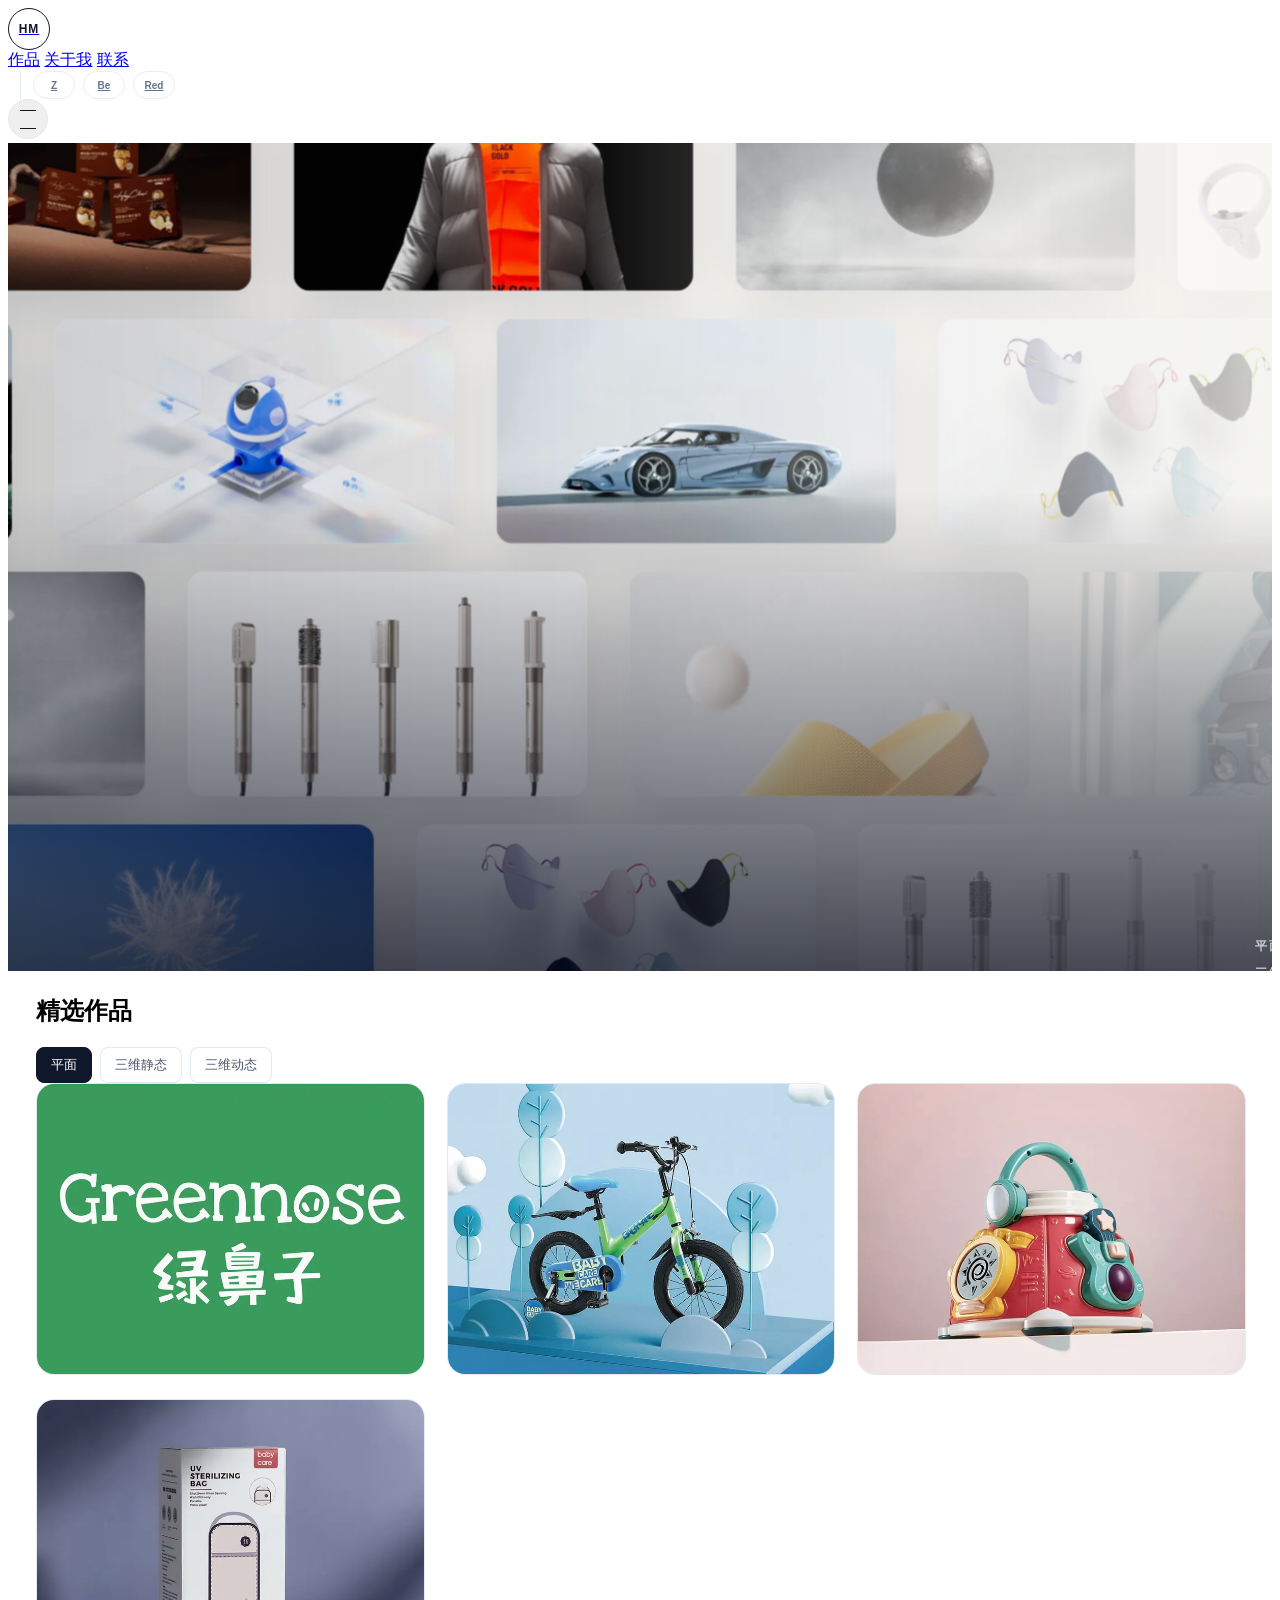
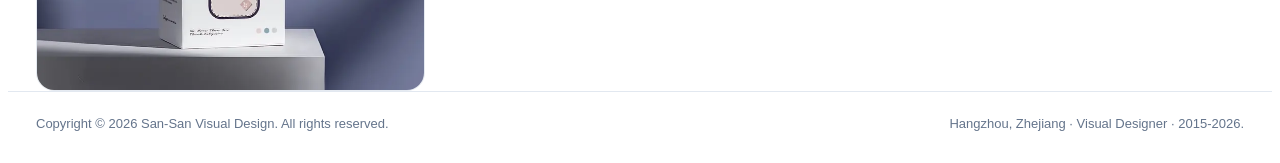
==== commit eaa9f6ac: "Update portfolio works" ====
--- a/index.html
+++ b/index.html
@@ -10,7 +10,7 @@
   <script src="https://cdn.tailwindcss.com"></script>
 
   <!-- 自定义样式：用于画廊质感、动画、遮罩与模态框细节 -->
-  <link rel="stylesheet" href="style.css?v=20260611224700" />
+  <link rel="stylesheet" href="style.css?v=20260612001415" />
 </head>
 <body class="bg-white text-slate-900 antialiased" data-page="home">
   <!-- 固定顶部导航 -->
@@ -154,8 +154,8 @@
     <button class="modal-nav modal-nav-next" type="button" aria-label="下一个作品" data-modal-nav="next">›</button>
   </div>
 
-  <script src="extra-projects.js?v=20260611224700"></script>
-  <script src="app.js?v=20260611224700"></script>
+  <script src="extra-projects.js?v=20260612001415"></script>
+  <script src="app.js?v=20260612001415"></script>
 </body>
 </html>
 
@@ -186,3 +186,6 @@
 
 
 
+
+
+
--- a/style.css
+++ b/style.css
@@ -696,10 +696,10 @@
 .tool-card,
 .contact-intro-card,
 .contact-method-card {
-  border: 0;
+  border: none;
   border-radius: 14px;
   background: rgba(255, 255, 255, 0.94);
-  box-shadow: 0 18px 60px rgba(15, 23, 42, 0.04);
+  box-shadow: 0 24px 72px rgba(15, 23, 42, 0.035);
 }
 
 .profile-card,
@@ -796,7 +796,7 @@
   height: 54px;
   border-radius: 14px;
   object-fit: contain;
-  box-shadow: 0 8px 18px rgba(15, 23, 42, 0.1);
+  box-shadow: none;
   transition: transform 180ms ease;
 }
 
@@ -849,7 +849,7 @@
   border-radius: 14px;
   background: transparent;
   object-fit: contain;
-  box-shadow: 0 8px 18px rgba(15, 23, 42, 0.1);
+  box-shadow: none;
 }
 
 .contact-method-card strong {
@@ -865,9 +865,17 @@
 .tool-card:hover,
 .experience-card:hover,
 .profile-card:hover {
-  border-color: rgba(15, 23, 42, 0.24);
+  border-color: transparent;
   box-shadow: 0 18px 46px rgba(15, 23, 42, 0.08);
   transform: translateY(-2px);
+}
+
+.about-intro-plain,
+.experience-detail-card,
+.tool-card,
+.contact-method-card {
+  border: none !important;
+  outline: 0;
 }
 
 .contact-qr-grid {
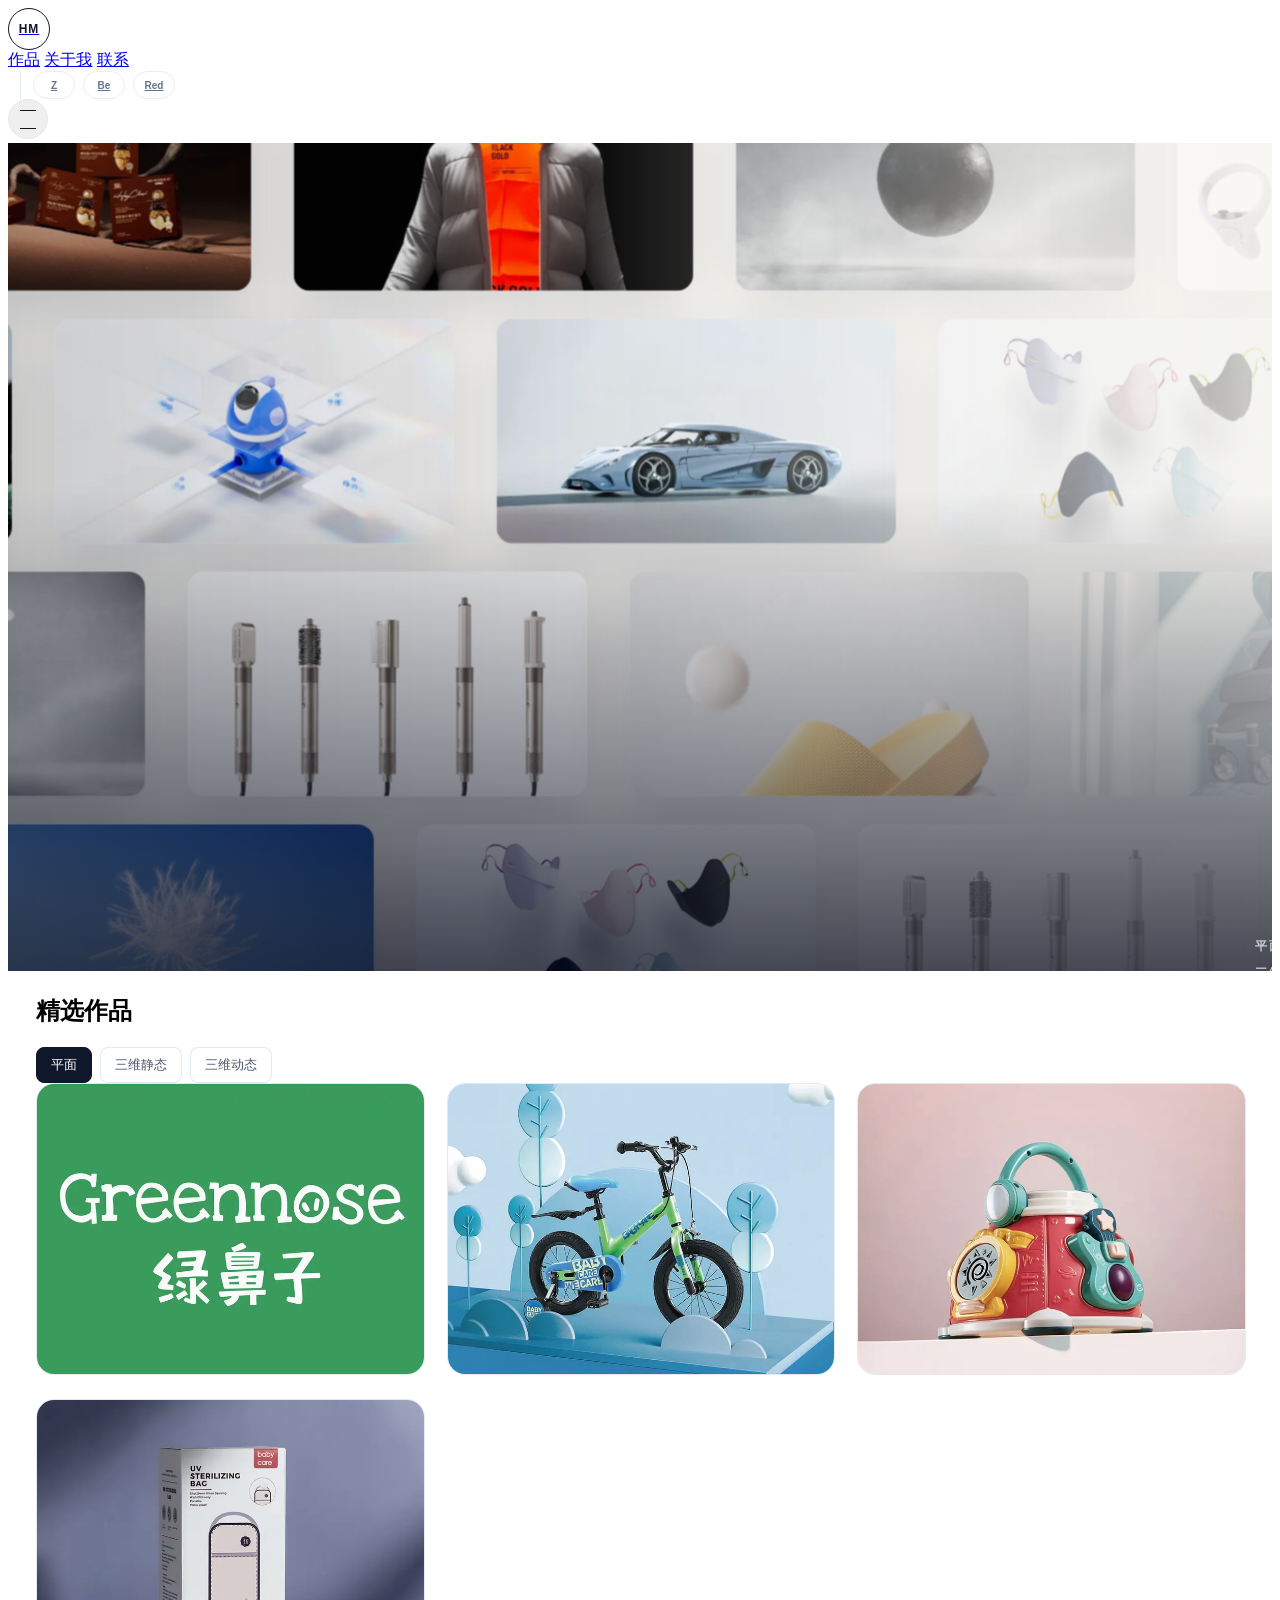
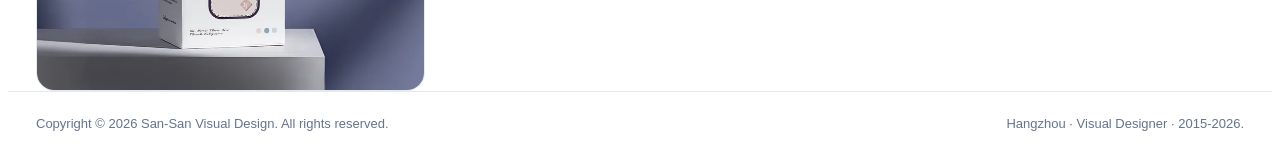
==== commit 2412b0da: "Update portfolio works" ====
--- a/index.html
+++ b/index.html
@@ -10,7 +10,7 @@
   <script src="https://cdn.tailwindcss.com"></script>
 
   <!-- 自定义样式：用于画廊质感、动画、遮罩与模态框细节 -->
-  <link rel="stylesheet" href="style.css?v=20260612001415" />
+  <link rel="stylesheet" href="style.css?v=20260612112247" />
 </head>
 <body class="bg-white text-slate-900 antialiased" data-page="home">
   <!-- 固定顶部导航 -->
@@ -130,7 +130,7 @@
 
   <footer class="site-footer">
     <span>Copyright © 2026 San-San Visual Design. All rights reserved.</span>
-    <span>Hangzhou, Zhejiang · Visual Designer · 2015-2026.</span>
+    <span>Hangzhou · Visual Designer · 2015-2026.</span>
   </footer>
 
   <!-- 作品详情弹窗 -->
@@ -154,8 +154,8 @@
     <button class="modal-nav modal-nav-next" type="button" aria-label="下一个作品" data-modal-nav="next">›</button>
   </div>
 
-  <script src="extra-projects.js?v=20260612001415"></script>
-  <script src="app.js?v=20260612001415"></script>
+  <script src="extra-projects.js?v=20260612112247"></script>
+  <script src="app.js?v=20260612112247"></script>
 </body>
 </html>
 
@@ -189,3 +189,4 @@
 
 
 
+
--- a/style.css
+++ b/style.css
@@ -2279,8 +2279,10 @@
   .site-footer {
     flex-direction: column;
     align-items: flex-start;
+    gap: 8px;
     padding: 22px 18px;
     font-size: 11px;
+    line-height: 1.45;
   }
 
   .works-library-inner {
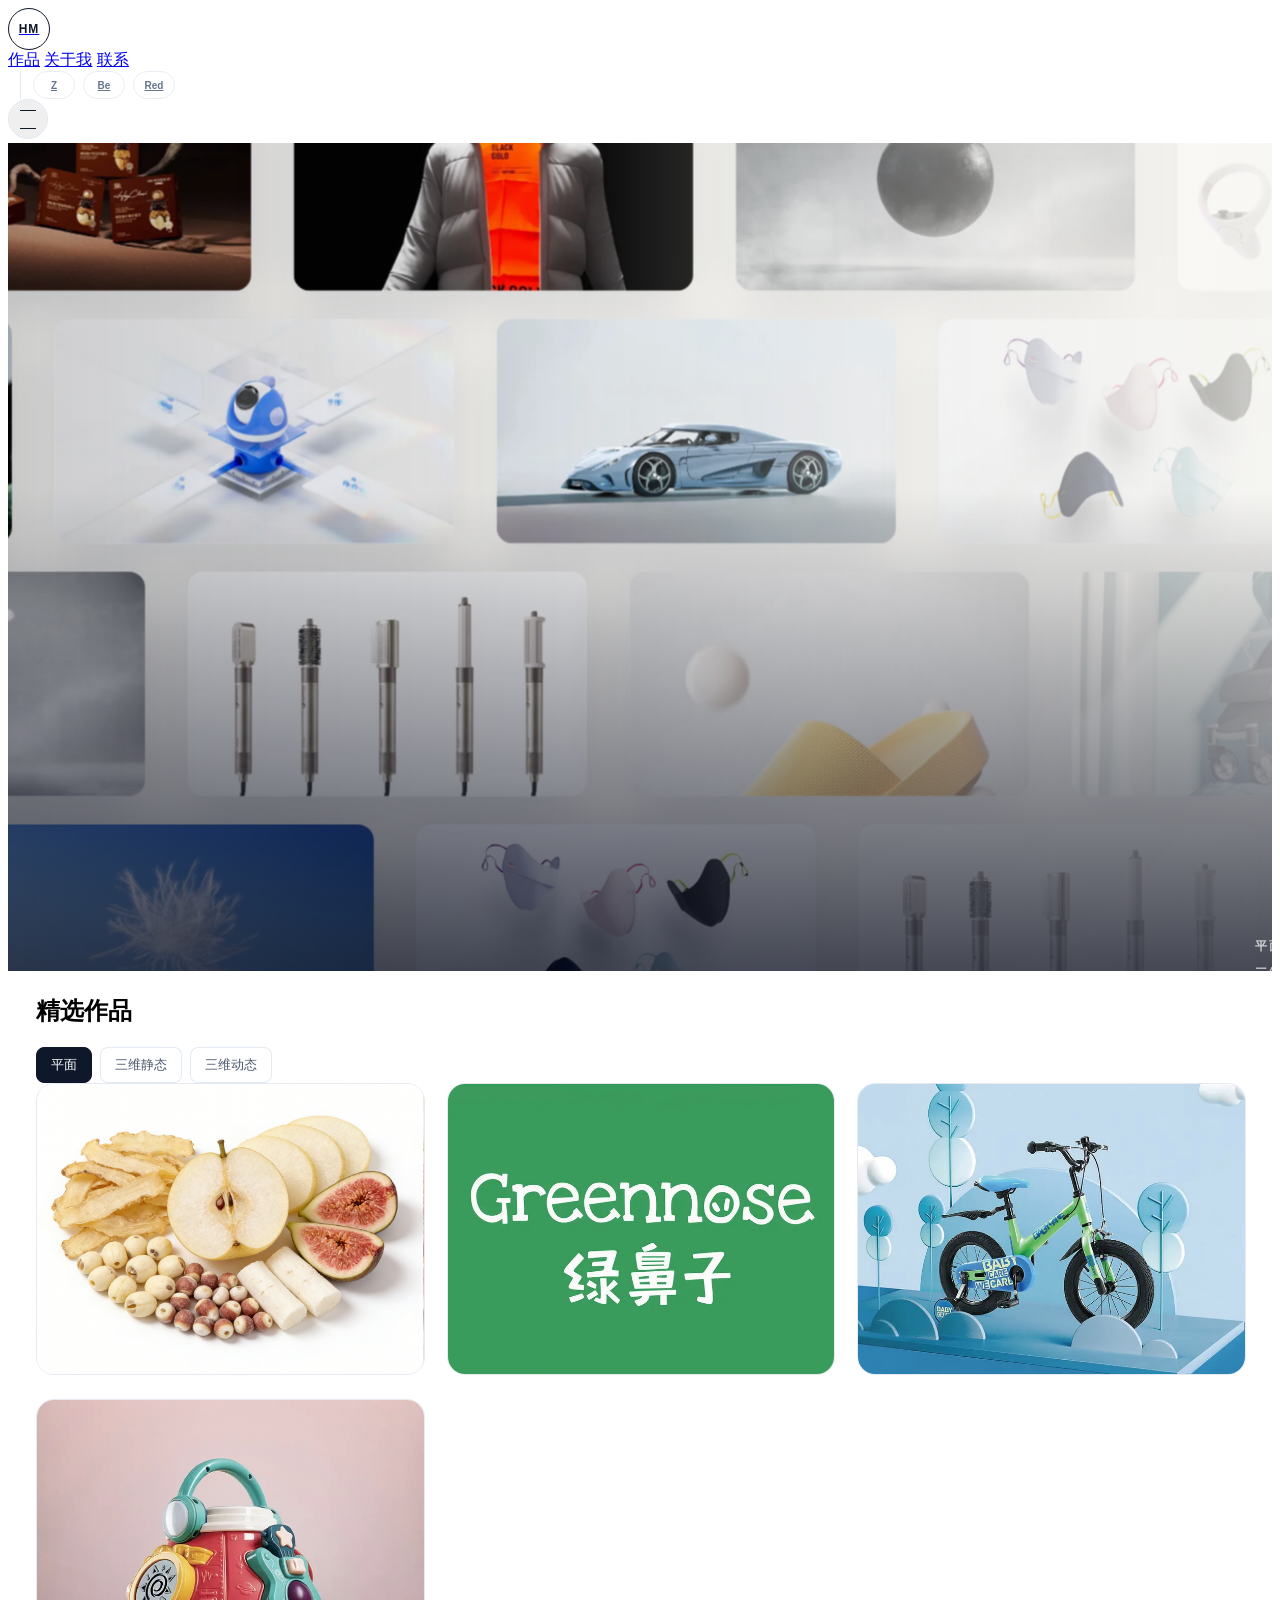
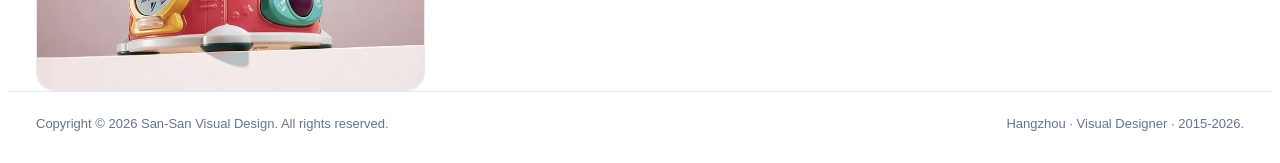
==== commit 505ff529: "Update detail page portfolio item" ====
--- a/index.html
+++ b/index.html
@@ -154,8 +154,8 @@
     <button class="modal-nav modal-nav-next" type="button" aria-label="下一个作品" data-modal-nav="next">›</button>
   </div>
 
-  <script src="extra-projects.js?v=20260612112247"></script>
-  <script src="app.js?v=20260612112247"></script>
+  <script src="extra-projects.js?v=20260629171500"></script>
+  <script src="app.js?v=20260629171500"></script>
 </body>
 </html>
 
--- a/style.css
+++ b/style.css
@@ -2327,7 +2327,7 @@
   }
 
   .experience-detail-card {
-    padding: 22px 0 28px;
+    padding: 22px 16px 28px;
   }
 
   .experience-summary-list {
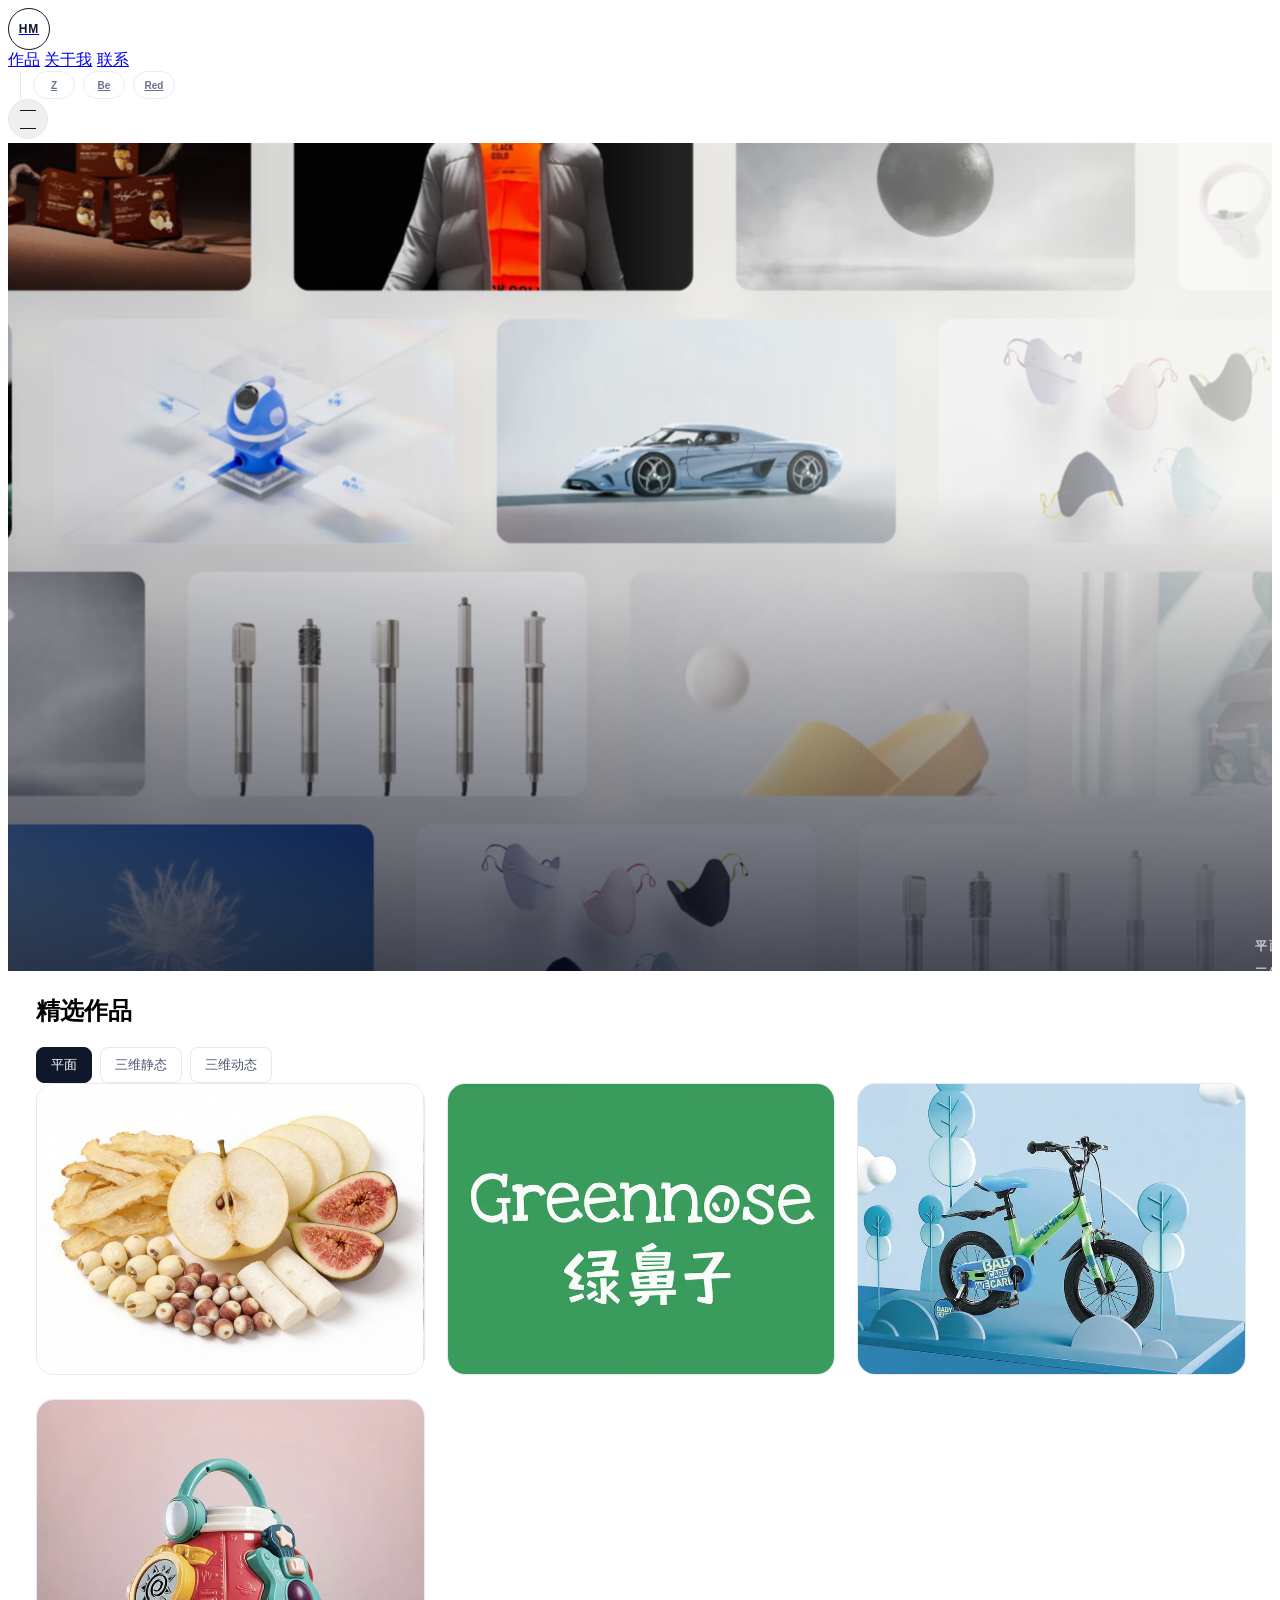
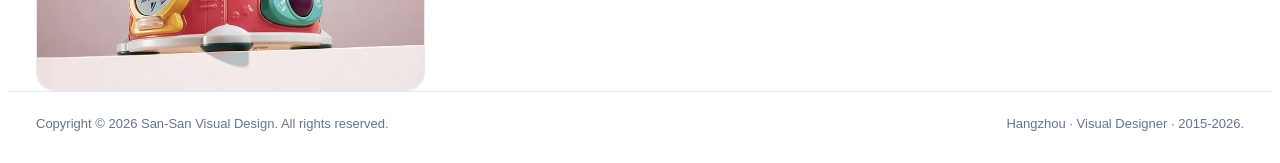
==== commit 2c4dfc6a: "Update portfolio works" ====
--- a/index.html
+++ b/index.html
@@ -10,7 +10,7 @@
   <script src="https://cdn.tailwindcss.com"></script>
 
   <!-- 自定义样式：用于画廊质感、动画、遮罩与模态框细节 -->
-  <link rel="stylesheet" href="style.css?v=20260612112247" />
+  <link rel="stylesheet" href="style.css?v=20260629174040" />
 </head>
 <body class="bg-white text-slate-900 antialiased" data-page="home">
   <!-- 固定顶部导航 -->
@@ -154,8 +154,8 @@
     <button class="modal-nav modal-nav-next" type="button" aria-label="下一个作品" data-modal-nav="next">›</button>
   </div>
 
-  <script src="extra-projects.js?v=20260629171500"></script>
-  <script src="app.js?v=20260629171500"></script>
+  <script src="extra-projects.js?v=20260629174040"></script>
+  <script src="app.js?v=20260629174040"></script>
 </body>
 </html>
 
@@ -190,3 +190,4 @@
 
 
 
+
--- a/style.css
+++ b/style.css
@@ -1833,12 +1833,23 @@
   justify-items: center;
 }
 
+.modal-card.detail-modal .modal-gallery {
+  gap: 0;
+  background: transparent;
+}
+
 .modal-card.project-modal .modal-gallery img {
   width: auto;
   max-width: 100%;
   max-height: none;
   margin: 0 auto;
   border-radius: 0;
+}
+
+.modal-card.detail-modal .modal-gallery img {
+  display: block;
+  border: 0;
+  background: transparent;
 }
 
 .modal-card.project-modal .modal-video {
